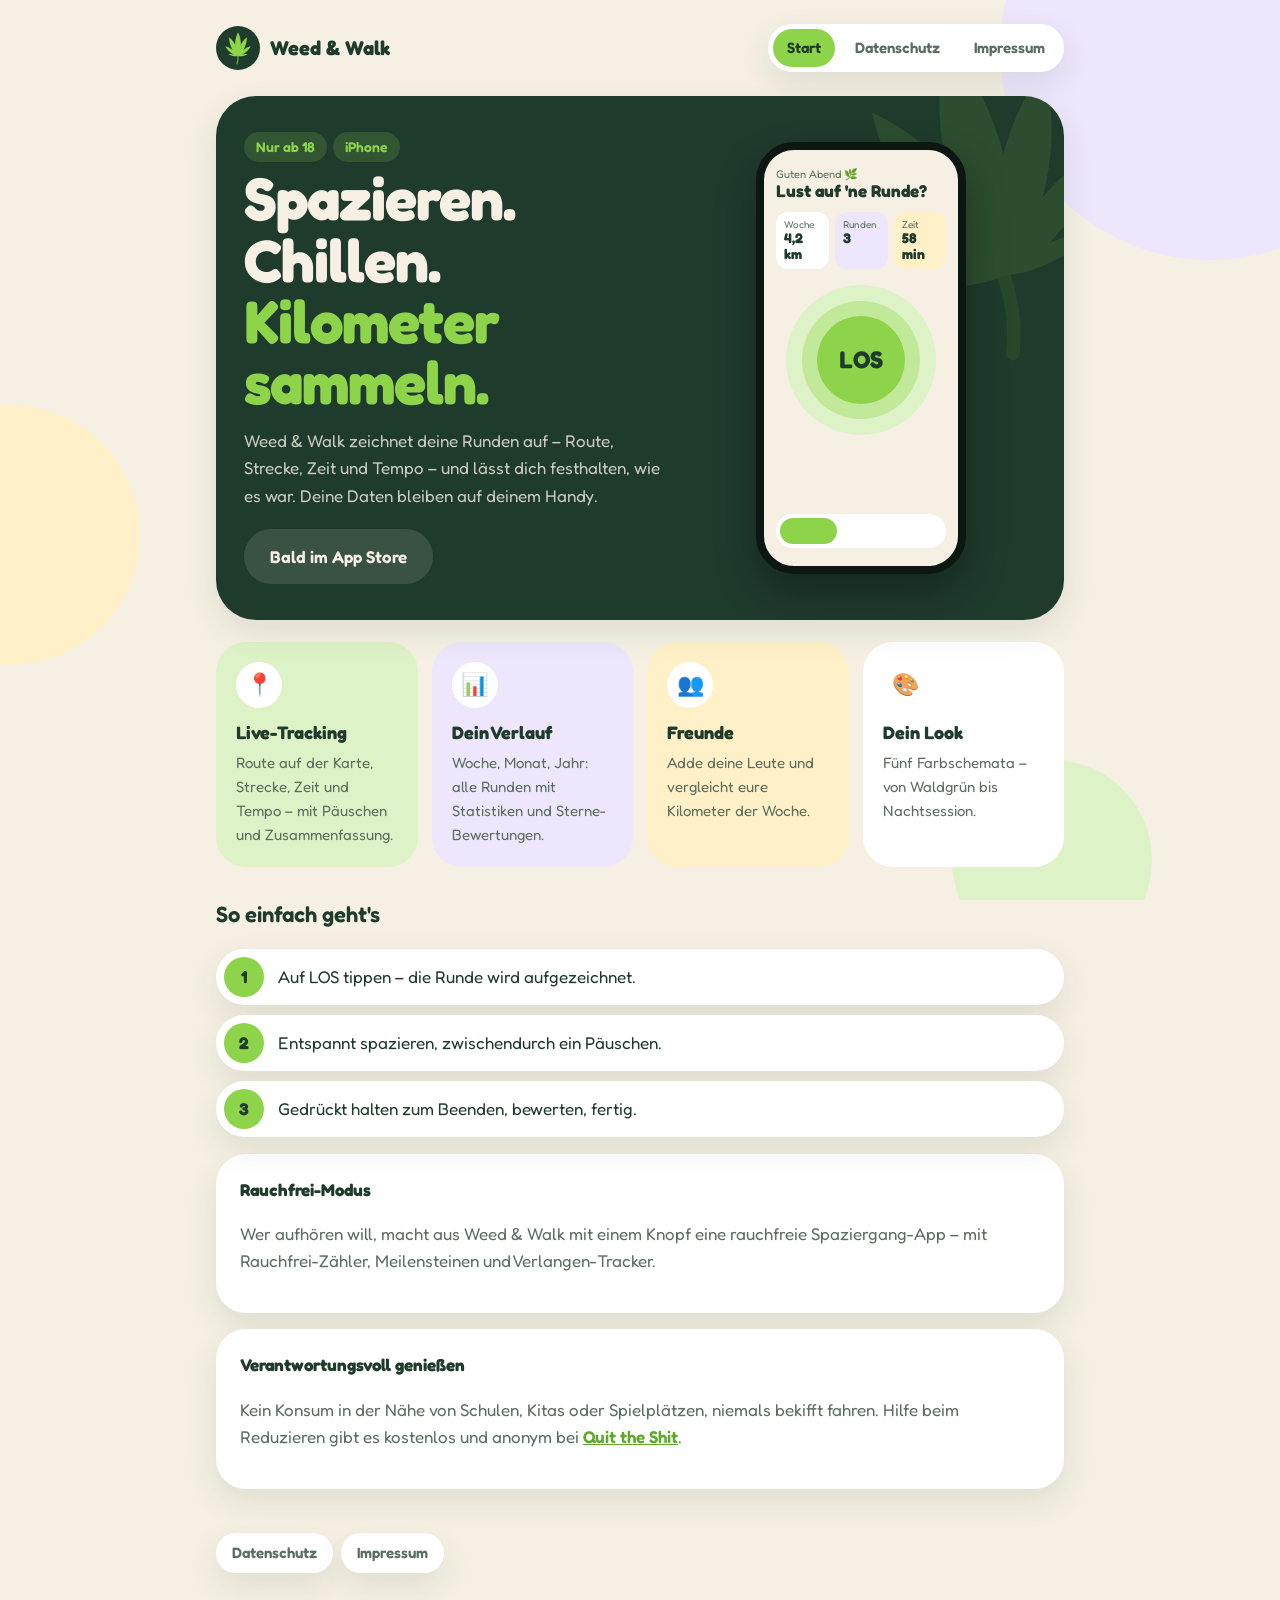
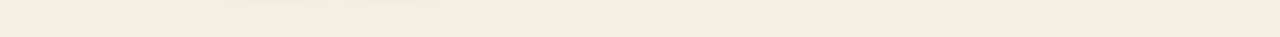
==== index.html @ c3d9db38 "Restyle website like the app: hero, phone mockup, colored cards, blobs" ====
﻿<!doctype html>
<html lang="de">
  <head>
    <meta charset="utf-8" />
    <meta name="viewport" content="width=device-width, initial-scale=1" />
    <title>Weed &amp; Walk</title>
    <meta name="description" content="Weed & Walk – deine Spaziergänge tracken, entspannt und rund. Ab 18." />
    <meta name="theme-color" content="#1F3B2C" />
    <link rel="icon" href="icon.png" />
    <link rel="preconnect" href="https://fonts.googleapis.com" />
    <link rel="preconnect" href="https://fonts.gstatic.com" crossorigin />
    <link href="https://fonts.googleapis.com/css2?family=Fredoka:wght@400;500;600;700&display=swap" rel="stylesheet" />
    <link rel="stylesheet" href="style.css" />
  </head>
  <body>
    <div class="blobs" aria-hidden="true"><span></span><span></span><span></span></div>
    <main>
      <div class="top">
        <a class="brand" href="./"><span class="mark"><img src="leaf.svg" alt="" /></span>Weed &amp; Walk</a>
        <nav class="pill-nav">
          <a href="./" aria-current="page">Start</a>
          <a href="datenschutz.html">Datenschutz</a>
          <a href="impressum.html">Impressum</a>
        </nav>
      </div>

      <section class="hero">
        <img class="leaf-bg" src="leaf.svg" alt="" />
        <div>
          <span class="tag">Nur ab 18</span><span class="tag">iPhone</span>
          <h1>Spazieren. Chillen. <em>Kilometer sammeln.</em></h1>
          <p>
            Weed &amp; Walk zeichnet deine Runden auf – Route, Strecke, Zeit und Tempo – und lässt dich festhalten, wie es
            war. Deine Daten bleiben auf deinem Handy.
          </p>
          <span class="button soon">Bald im App Store</span>
        </div>
        <div class="phone" aria-hidden="true">
          <div class="tiny">Guten Abend 🌿<b>Lust auf 'ne Runde?</b></div>
          <div class="row">
            <div>Woche<b>4,2 km</b></div>
            <div>Runden<b>3</b></div>
            <div>Zeit<b>58 min</b></div>
          </div>
          <div class="rings"><div><span>LOS</span></div></div>
          <div class="tabbar"><i></i><i></i><i></i><i></i></div>
        </div>
      </section>

      <div class="features">
        <div class="feature leaf">
          <div class="icon">📍</div>
          <strong>Live-Tracking</strong>
          <p>Route auf der Karte, Strecke, Zeit und Tempo – mit Päuschen und Zusammenfassung.</p>
        </div>
        <div class="feature haze">
          <div class="icon">📊</div>
          <strong>Dein Verlauf</strong>
          <p>Woche, Monat, Jahr: alle Runden mit Statistiken und Sterne-Bewertungen.</p>
        </div>
        <div class="feature sun">
          <div class="icon">👥</div>
          <strong>Freunde</strong>
          <p>Adde deine Leute und vergleicht eure Kilometer der Woche.</p>
        </div>
        <div class="feature plain">
          <div class="icon">🎨</div>
          <strong>Dein Look</strong>
          <p>Fünf Farbschemata – von Waldgrün bis Nachtsession.</p>
        </div>
      </div>

      <h2>So einfach geht's</h2>
      <ol class="steps">
        <li>Auf LOS tippen – die Runde wird aufgezeichnet.</li>
        <li>Entspannt spazieren, zwischendurch ein Päuschen.</li>
        <li>Gedrückt halten zum Beenden, bewerten, fertig.</li>
      </ol>

      <div class="card">
        <strong>Rauchfrei-Modus</strong>
        <p>
          Wer aufhören will, macht aus Weed &amp; Walk mit einem Knopf eine rauchfreie Spaziergang-App – mit
          Rauchfrei-Zähler, Meilensteinen und Verlangen-Tracker.
        </p>
      </div>

      <div class="card">
        <strong>Verantwortungsvoll genießen</strong>
        <p>
          Kein Konsum in der Nähe von Schulen, Kitas oder Spielplätzen, niemals bekifft fahren. Hilfe beim Reduzieren
          gibt es kostenlos und anonym bei <a href="https://www.quit-the-shit.net">Quit the Shit</a>.
        </p>
      </div>

      <footer>
        <a href="datenschutz.html">Datenschutz</a>
        <a href="impressum.html">Impressum</a>
      </footer>
    </main>
  </body>
</html>
---- style.css ----
:root {
  --bg: #f5f0e3;
  --surface: #ffffff;
  --surface-alt: #ece5d2;
  --ink: #1f3b2c;
  --ink-soft: #5b6f60;
  --line: #e4dcc6;
  --leaf: #8dd44a;
  --leaf-deep: #5fa82b;
  --leaf-soft: #ddf2c6;
  --leaf-mid: #c2e89a;
  --haze: #c7b3f0;
  --haze-soft: #eee6fc;
  --sun: #ffc94d;
  --sun-soft: #fff0c7;
  --hero: #1f3b2c;
  --hero-ink: #f5f0e3;
  --shadow: 0 12px 32px rgba(31, 59, 44, 0.1);
}

@media (prefers-color-scheme: dark) {
  :root:not([data-theme='light']) {
    --bg: #0f1a14;
    --surface: #1a2a21;
    --surface-alt: #24382c;
    --ink: #eef5e9;
    --ink-soft: #a9bbae;
    --line: #2c4234;
    --leaf: #a6f25b;
    --leaf-deep: #7fd03a;
    --leaf-soft: #25402b;
    --leaf-mid: #3a6b35;
    --haze: #b48cff;
    --haze-soft: #2e2545;
    --sun: #ffc94d;
    --sun-soft: #3a321c;
    --hero: #1a2a21;
    --hero-ink: #eef5e9;
    --shadow: 0 12px 32px rgba(0, 0, 0, 0.35);
  }
}

* {
  box-sizing: border-box;
}

html {
  -webkit-text-size-adjust: 100%;
}

body {
  margin: 0;
  background: var(--bg);
  color: var(--ink);
  font-family: 'Fredoka', system-ui, -apple-system, 'Segoe UI', sans-serif;
  font-size: 17px;
  line-height: 1.6;
  overflow-x: hidden;
  position: relative;
  min-height: 100vh;
}

/* Soft drifting bubbles behind everything, like in the app. */
.blobs {
  position: fixed;
  inset: 0;
  pointer-events: none;
  z-index: 0;
  overflow: hidden;
}

.blobs span {
  position: absolute;
  border-radius: 50%;
  animation: drift 14s ease-in-out infinite alternate;
}

.blobs span:nth-child(1) {
  width: 420px;
  height: 420px;
  background: var(--haze-soft);
  top: -160px;
  right: -140px;
}

.blobs span:nth-child(2) {
  width: 260px;
  height: 260px;
  background: var(--sun-soft);
  top: 45%;
  left: -120px;
  animation-duration: 18s;
}

.blobs span:nth-child(3) {
  width: 200px;
  height: 200px;
  background: var(--leaf-soft);
  bottom: -60px;
  right: 10%;
  animation-duration: 16s;
}

@keyframes drift {
  to {
    transform: translate(18px, -24px);
  }
}

@media (prefers-reduced-motion: reduce) {
  .blobs span {
    animation: none;
  }
}

main {
  position: relative;
  z-index: 1;
  max-width: 880px;
  margin: 0 auto;
  padding: 24px 16px 64px;
}

/* Header */
.top {
  display: flex;
  flex-wrap: wrap;
  align-items: center;
  justify-content: space-between;
  gap: 12px;
  margin-bottom: 24px;
}

@media (max-width: 560px) {
  .pill-nav {
    width: 100%;
  }

  .pill-nav a {
    flex: 1;
    text-align: center;
    padding: 7px 6px;
  }
}

.brand {
  display: flex;
  align-items: center;
  gap: 10px;
  text-decoration: none;
  color: var(--ink);
  font-weight: 700;
  font-size: 20px;
  white-space: nowrap;
}

.brand .mark {
  width: 44px;
  height: 44px;
  border-radius: 50%;
  background: var(--hero);
  display: grid;
  place-items: center;
}

.brand .mark img {
  width: 34px;
  height: 34px;
}

.pill-nav {
  display: flex;
  gap: 6px;
  background: var(--surface);
  border-radius: 999px;
  padding: 5px;
  box-shadow: var(--shadow);
}

.pill-nav a {
  text-decoration: none;
  color: var(--ink-soft);
  font-weight: 600;
  font-size: 15px;
  padding: 7px 14px;
  border-radius: 999px;
}

.pill-nav a[aria-current='page'] {
  background: var(--leaf);
  color: #1f3b2c;
}

/* Typography */
h1 {
  font-weight: 700;
  font-size: clamp(36px, 8vw, 60px);
  line-height: 1.02;
  margin: 0 0 14px;
  letter-spacing: -1px;
}

h2 {
  font-weight: 600;
  font-size: 22px;
  margin: 30px 0 8px;
}

h3 {
  font-weight: 600;
  font-size: 18px;
  margin: 18px 0 4px;
}

p,
li {
  color: var(--ink-soft);
}

strong {
  color: var(--ink);
}

a {
  color: var(--leaf-deep);
  font-weight: 600;
}

/* Hero */
.hero {
  background: var(--hero);
  color: var(--hero-ink);
  border-radius: 40px;
  padding: 36px 28px;
  display: grid;
  grid-template-columns: 1.2fr 1fr;
  gap: 24px;
  align-items: center;
  overflow: hidden;
  position: relative;
  box-shadow: var(--shadow);
}

.hero h1 {
  color: var(--hero-ink);
}

.hero h1 em {
  font-style: normal;
  color: var(--leaf);
}

.hero p {
  color: rgba(245, 240, 227, 0.8);
  margin: 0 0 20px;
}

.hero .leaf-bg {
  position: absolute;
  width: 340px;
  right: -90px;
  top: -70px;
  opacity: 0.12;
  transform: rotate(-14deg);
}

@media (max-width: 680px) {
  .hero {
    grid-template-columns: 1fr;
    padding: 28px 20px;
  }
}

/* CSS phone with the start screen */
.phone {
  justify-self: center;
  width: 210px;
  aspect-ratio: 9 / 18.5;
  border-radius: 38px;
  background: #f5f0e3;
  border: 8px solid #0d1712;
  display: flex;
  flex-direction: column;
  align-items: center;
  padding: 18px 12px;
  gap: 10px;
  position: relative;
  box-shadow: 0 20px 40px rgba(0, 0, 0, 0.3);
}

.phone .tiny {
  font-size: 11px;
  color: #5b6f60;
  align-self: flex-start;
  line-height: 1.2;
}

.phone .tiny b {
  display: block;
  font-size: 17px;
  color: #1f3b2c;
}

.phone .rings {
  margin-top: 6px;
  width: 150px;
  height: 150px;
  border-radius: 50%;
  background: #ddf2c6;
  display: grid;
  place-items: center;
  animation: pulse 3.6s ease-in-out infinite;
}

.phone .rings div {
  width: 118px;
  height: 118px;
  border-radius: 50%;
  background: #c2e89a;
  display: grid;
  place-items: center;
}

.phone .rings span {
  width: 88px;
  height: 88px;
  border-radius: 50%;
  background: #8dd44a;
  display: grid;
  place-items: center;
  font-weight: 700;
  font-size: 24px;
  color: #1f3b2c;
}

@keyframes pulse {
  50% {
    transform: scale(1.04);
  }
}

.phone .row {
  display: flex;
  gap: 6px;
  width: 100%;
}

.phone .row div {
  flex: 1;
  border-radius: 12px;
  background: #fff;
  padding: 6px 8px;
  font-size: 10px;
  color: #5b6f60;
  line-height: 1.2;
}

.phone .row div b {
  display: block;
  font-size: 14px;
  color: #1f3b2c;
}

.phone .row div:nth-child(2) {
  background: #eee6fc;
}

.phone .row div:nth-child(3) {
  background: #fff0c7;
}

.phone .tabbar {
  margin-top: auto;
  width: 100%;
  height: 34px;
  border-radius: 999px;
  background: #fff;
  display: flex;
  align-items: center;
  padding: 4px;
  gap: 4px;
}

.phone .tabbar i {
  flex: 1;
  height: 100%;
  border-radius: 999px;
}

.phone .tabbar i:first-child {
  background: #8dd44a;
  flex: 1.8;
}

/* Cards */
.card {
  background: var(--surface);
  border-radius: 30px;
  padding: 22px 24px;
  margin: 16px 0;
  box-shadow: var(--shadow);
}

.card > :first-child {
  margin-top: 0;
}

.features {
  display: grid;
  grid-template-columns: repeat(auto-fit, minmax(190px, 1fr));
  gap: 14px;
  margin-top: 22px;
}

.feature {
  border-radius: 30px;
  padding: 20px;
}

.feature .icon {
  width: 46px;
  height: 46px;
  border-radius: 50%;
  background: var(--surface);
  display: grid;
  place-items: center;
  font-size: 22px;
  margin-bottom: 10px;
}

.feature > strong {
  display: block;
  font-size: 18px;
}

.feature p {
  margin: 4px 0 0;
  font-size: 15px;
}

.feature.leaf {
  background: var(--leaf-soft);
}

.feature.haze {
  background: var(--haze-soft);
}

.feature.sun {
  background: var(--sun-soft);
}

.feature.plain {
  background: var(--surface);
}

.steps {
  counter-reset: step;
  display: grid;
  gap: 10px;
  padding: 0;
  list-style: none;
}

.steps li {
  counter-increment: step;
  display: flex;
  gap: 14px;
  align-items: center;
  background: var(--surface);
  border-radius: 999px;
  padding: 8px 18px 8px 8px;
  box-shadow: var(--shadow);
  color: var(--ink);
}

.steps li::before {
  content: counter(step);
  width: 40px;
  height: 40px;
  flex: none;
  border-radius: 50%;
  background: var(--leaf);
  color: #1f3b2c;
  display: grid;
  place-items: center;
  font-weight: 700;
}

.tag {
  display: inline-block;
  background: rgba(141, 212, 74, 0.18);
  color: var(--leaf);
  border-radius: 999px;
  padding: 4px 12px;
  font-size: 14px;
  font-weight: 600;
  margin: 0 6px 6px 0;
}

.button {
  display: inline-flex;
  align-items: center;
  gap: 8px;
  background: var(--leaf);
  color: #1f3b2c;
  border-radius: 999px;
  padding: 14px 26px;
  text-decoration: none;
  font-weight: 600;
}

.button.soon {
  background: rgba(245, 240, 227, 0.12);
  color: var(--hero-ink);
  cursor: default;
}

.placeholder {
  background: var(--sun-soft);
  color: var(--ink);
  border-radius: 6px;
  padding: 0 4px;
}

.page-title {
  display: flex;
  align-items: center;
  gap: 14px;
  margin: 8px 0 6px;
}

.page-title img {
  width: 56px;
  height: 56px;
  flex: none;
}

.page-title h1 {
  margin: 0;
  font-size: clamp(32px, 7vw, 46px);
}

footer {
  margin-top: 44px;
  display: flex;
  gap: 8px;
  flex-wrap: wrap;
}

footer a {
  text-decoration: none;
  background: var(--surface);
  color: var(--ink-soft);
  border-radius: 999px;
  padding: 8px 16px;
  font-size: 15px;
  box-shadow: var(--shadow);
}
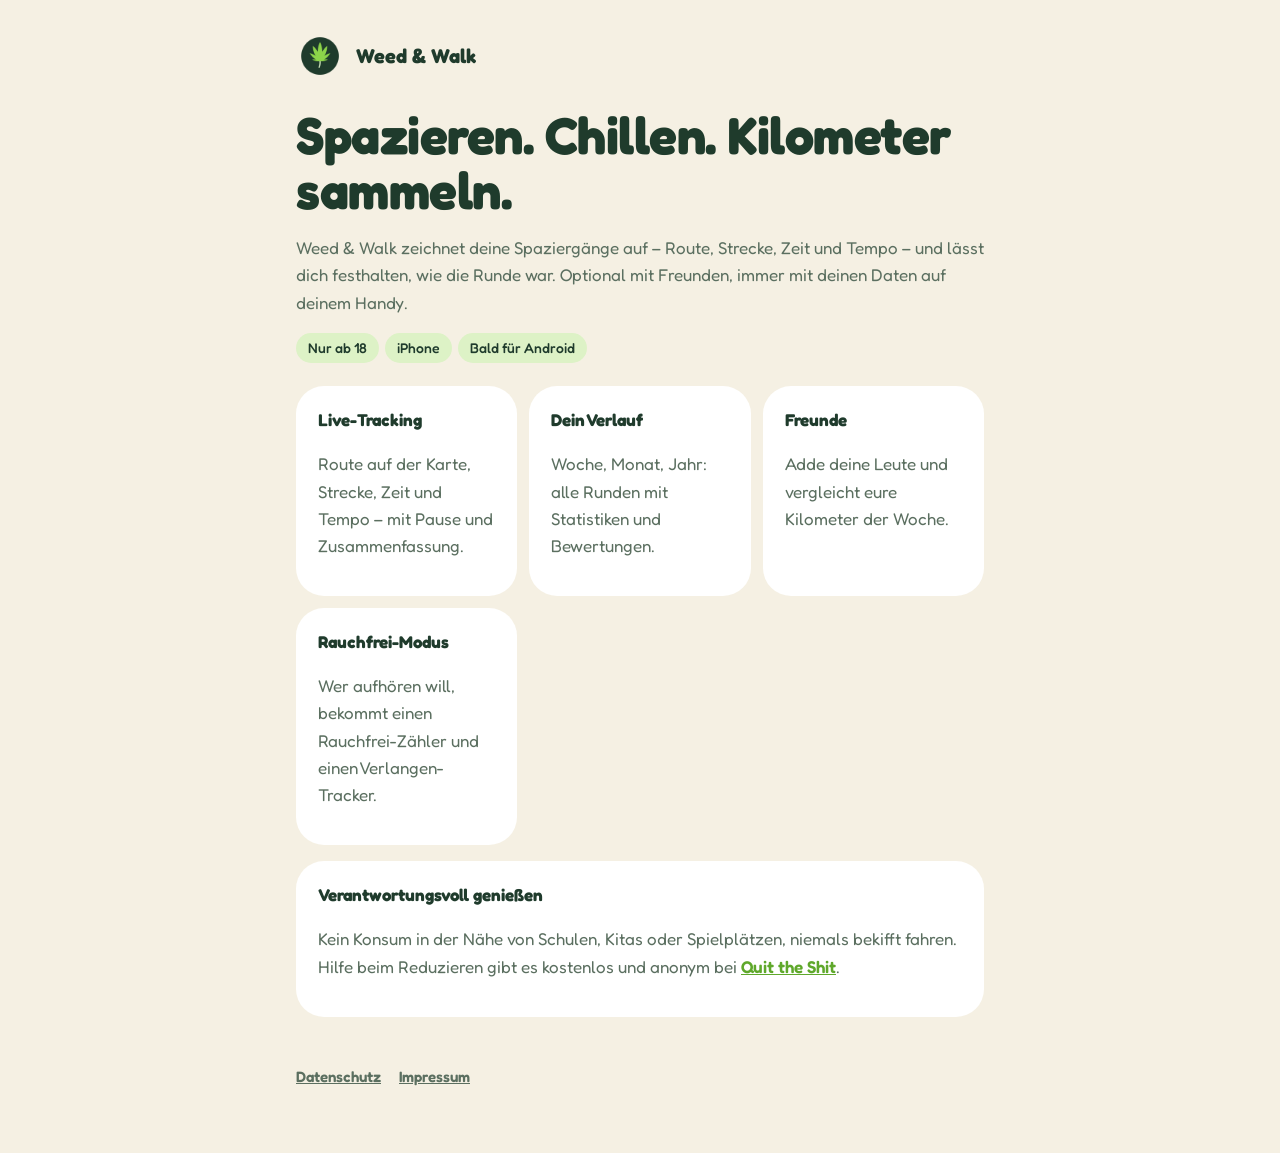
==== commit 740967de: "Website: landing page, Impressum, Datenschutz, e-mail confirmation page" ====
--- a/index.html
+++ b/index.html
@@ -5,7 +5,6 @@
     <meta name="viewport" content="width=device-width, initial-scale=1" />
     <title>Weed &amp; Walk</title>
     <meta name="description" content="Weed & Walk – deine Spaziergänge tracken, entspannt und rund. Ab 18." />
-    <meta name="theme-color" content="#1F3B2C" />
     <link rel="icon" href="icon.png" />
     <link rel="preconnect" href="https://fonts.googleapis.com" />
     <link rel="preconnect" href="https://fonts.gstatic.com" crossorigin />
@@ -13,76 +12,21 @@
     <link rel="stylesheet" href="style.css" />
   </head>
   <body>
-    <div class="blobs" aria-hidden="true"><span></span><span></span><span></span></div>
     <main>
-      <div class="top">
-        <a class="brand" href="./"><span class="mark"><img src="leaf.svg" alt="" /></span>Weed &amp; Walk</a>
-        <nav class="pill-nav">
-          <a href="./" aria-current="page">Start</a>
-          <a href="datenschutz.html">Datenschutz</a>
-          <a href="impressum.html">Impressum</a>
-        </nav>
-      </div>
+      <a href="./" style="text-decoration: none; color: inherit"><header class="brand"><img src="icon.png" alt="" /><span>Weed &amp; Walk</span></header></a>
 
-      <section class="hero">
-        <img class="leaf-bg" src="leaf.svg" alt="" />
-        <div>
-          <span class="tag">Nur ab 18</span><span class="tag">iPhone</span>
-          <h1>Spazieren. Chillen. <em>Kilometer sammeln.</em></h1>
-          <p>
-            Weed &amp; Walk zeichnet deine Runden auf – Route, Strecke, Zeit und Tempo – und lässt dich festhalten, wie es
-            war. Deine Daten bleiben auf deinem Handy.
-          </p>
-          <span class="button soon">Bald im App Store</span>
-        </div>
-        <div class="phone" aria-hidden="true">
-          <div class="tiny">Guten Abend 🌿<b>Lust auf 'ne Runde?</b></div>
-          <div class="row">
-            <div>Woche<b>4,2 km</b></div>
-            <div>Runden<b>3</b></div>
-            <div>Zeit<b>58 min</b></div>
-          </div>
-          <div class="rings"><div><span>LOS</span></div></div>
-          <div class="tabbar"><i></i><i></i><i></i><i></i></div>
-        </div>
-      </section>
+      <h1>Spazieren. Chillen. Kilometer sammeln.</h1>
+      <p>
+        Weed &amp; Walk zeichnet deine Spaziergänge auf – Route, Strecke, Zeit und Tempo – und lässt dich festhalten,
+        wie die Runde war. Optional mit Freunden, immer mit deinen Daten auf deinem Handy.
+      </p>
+      <p><span class="tag">Nur ab 18</span><span class="tag">iPhone</span><span class="tag">Bald für Android</span></p>
 
       <div class="features">
-        <div class="feature leaf">
-          <div class="icon">📍</div>
-          <strong>Live-Tracking</strong>
-          <p>Route auf der Karte, Strecke, Zeit und Tempo – mit Päuschen und Zusammenfassung.</p>
-        </div>
-        <div class="feature haze">
-          <div class="icon">📊</div>
-          <strong>Dein Verlauf</strong>
-          <p>Woche, Monat, Jahr: alle Runden mit Statistiken und Sterne-Bewertungen.</p>
-        </div>
-        <div class="feature sun">
-          <div class="icon">👥</div>
-          <strong>Freunde</strong>
-          <p>Adde deine Leute und vergleicht eure Kilometer der Woche.</p>
-        </div>
-        <div class="feature plain">
-          <div class="icon">🎨</div>
-          <strong>Dein Look</strong>
-          <p>Fünf Farbschemata – von Waldgrün bis Nachtsession.</p>
-        </div>
-      </div>
-
-      <h2>So einfach geht's</h2>
-      <ol class="steps">
-        <li>Auf LOS tippen – die Runde wird aufgezeichnet.</li>
-        <li>Entspannt spazieren, zwischendurch ein Päuschen.</li>
-        <li>Gedrückt halten zum Beenden, bewerten, fertig.</li>
-      </ol>
-
-      <div class="card">
-        <strong>Rauchfrei-Modus</strong>
-        <p>
-          Wer aufhören will, macht aus Weed &amp; Walk mit einem Knopf eine rauchfreie Spaziergang-App – mit
-          Rauchfrei-Zähler, Meilensteinen und Verlangen-Tracker.
-        </p>
+        <div class="card"><strong>Live-Tracking</strong><p>Route auf der Karte, Strecke, Zeit und Tempo – mit Pause und Zusammenfassung.</p></div>
+        <div class="card"><strong>Dein Verlauf</strong><p>Woche, Monat, Jahr: alle Runden mit Statistiken und Bewertungen.</p></div>
+        <div class="card"><strong>Freunde</strong><p>Adde deine Leute und vergleicht eure Kilometer der Woche.</p></div>
+        <div class="card"><strong>Rauchfrei-Modus</strong><p>Wer aufhören will, bekommt einen Rauchfrei-Zähler und einen Verlangen-Tracker.</p></div>
       </div>
 
       <div class="card">
--- a/style.css
+++ b/style.css
@@ -8,14 +8,8 @@
   --leaf: #8dd44a;
   --leaf-deep: #5fa82b;
   --leaf-soft: #ddf2c6;
-  --leaf-mid: #c2e89a;
-  --haze: #c7b3f0;
   --haze-soft: #eee6fc;
-  --sun: #ffc94d;
   --sun-soft: #fff0c7;
-  --hero: #1f3b2c;
-  --hero-ink: #f5f0e3;
-  --shadow: 0 12px 32px rgba(31, 59, 44, 0.1);
 }
 
 @media (prefers-color-scheme: dark) {
@@ -29,14 +23,8 @@
     --leaf: #a6f25b;
     --leaf-deep: #7fd03a;
     --leaf-soft: #25402b;
-    --leaf-mid: #3a6b35;
-    --haze: #b48cff;
     --haze-soft: #2e2545;
-    --sun: #ffc94d;
     --sun-soft: #3a321c;
-    --hero: #1a2a21;
-    --hero-ink: #eef5e9;
-    --shadow: 0 12px 32px rgba(0, 0, 0, 0.35);
   }
 }
 
@@ -55,161 +43,52 @@
   font-family: 'Fredoka', system-ui, -apple-system, 'Segoe UI', sans-serif;
   font-size: 17px;
   line-height: 1.6;
-  overflow-x: hidden;
-  position: relative;
-  min-height: 100vh;
-}
-
-/* Soft drifting bubbles behind everything, like in the app. */
-.blobs {
-  position: fixed;
-  inset: 0;
-  pointer-events: none;
-  z-index: 0;
-  overflow: hidden;
-}
-
-.blobs span {
-  position: absolute;
-  border-radius: 50%;
-  animation: drift 14s ease-in-out infinite alternate;
-}
-
-.blobs span:nth-child(1) {
-  width: 420px;
-  height: 420px;
-  background: var(--haze-soft);
-  top: -160px;
-  right: -140px;
-}
-
-.blobs span:nth-child(2) {
-  width: 260px;
-  height: 260px;
-  background: var(--sun-soft);
-  top: 45%;
-  left: -120px;
-  animation-duration: 18s;
-}
-
-.blobs span:nth-child(3) {
-  width: 200px;
-  height: 200px;
-  background: var(--leaf-soft);
-  bottom: -60px;
-  right: 10%;
-  animation-duration: 16s;
-}
-
-@keyframes drift {
-  to {
-    transform: translate(18px, -24px);
-  }
-}
-
-@media (prefers-reduced-motion: reduce) {
-  .blobs span {
-    animation: none;
-  }
 }
 
 main {
-  position: relative;
-  z-index: 1;
-  max-width: 880px;
+  max-width: 720px;
   margin: 0 auto;
-  padding: 24px 16px 64px;
+  padding: 32px 16px 64px;
 }
 
-/* Header */
-.top {
+header.brand {
   display: flex;
-  flex-wrap: wrap;
   align-items: center;
-  justify-content: space-between;
   gap: 12px;
-  margin-bottom: 24px;
+  margin-bottom: 28px;
+  text-decoration: none;
+  color: inherit;
 }
 
-@media (max-width: 560px) {
-  .pill-nav {
-    width: 100%;
-  }
-
-  .pill-nav a {
-    flex: 1;
-    text-align: center;
-    padding: 7px 6px;
-  }
+header.brand img {
+  width: 48px;
+  height: 48px;
+  border-radius: 50%;
 }
 
-.brand {
-  display: flex;
-  align-items: center;
-  gap: 10px;
-  text-decoration: none;
-  color: var(--ink);
+header.brand span {
   font-weight: 700;
   font-size: 20px;
-  white-space: nowrap;
 }
 
-.brand .mark {
-  width: 44px;
-  height: 44px;
-  border-radius: 50%;
-  background: var(--hero);
-  display: grid;
-  place-items: center;
-}
-
-.brand .mark img {
-  width: 34px;
-  height: 34px;
-}
-
-.pill-nav {
-  display: flex;
-  gap: 6px;
-  background: var(--surface);
-  border-radius: 999px;
-  padding: 5px;
-  box-shadow: var(--shadow);
-}
-
-.pill-nav a {
-  text-decoration: none;
-  color: var(--ink-soft);
-  font-weight: 600;
-  font-size: 15px;
-  padding: 7px 14px;
-  border-radius: 999px;
-}
-
-.pill-nav a[aria-current='page'] {
-  background: var(--leaf);
-  color: #1f3b2c;
-}
-
-/* Typography */
 h1 {
   font-weight: 700;
-  font-size: clamp(36px, 8vw, 60px);
-  line-height: 1.02;
-  margin: 0 0 14px;
-  letter-spacing: -1px;
+  font-size: clamp(34px, 8vw, 52px);
+  line-height: 1.05;
+  margin: 0 0 12px;
+  letter-spacing: -0.5px;
 }
 
 h2 {
   font-weight: 600;
   font-size: 22px;
-  margin: 30px 0 8px;
+  margin: 32px 0 8px;
 }
 
 h3 {
   font-weight: 600;
   font-size: 18px;
-  margin: 18px 0 4px;
+  margin: 20px 0 4px;
 }
 
 p,
@@ -226,294 +105,32 @@
   font-weight: 600;
 }
 
-/* Hero */
-.hero {
-  background: var(--hero);
-  color: var(--hero-ink);
-  border-radius: 40px;
-  padding: 36px 28px;
-  display: grid;
-  grid-template-columns: 1.2fr 1fr;
-  gap: 24px;
-  align-items: center;
-  overflow: hidden;
-  position: relative;
-  box-shadow: var(--shadow);
-}
-
-.hero h1 {
-  color: var(--hero-ink);
-}
-
-.hero h1 em {
-  font-style: normal;
-  color: var(--leaf);
-}
-
-.hero p {
-  color: rgba(245, 240, 227, 0.8);
-  margin: 0 0 20px;
-}
-
-.hero .leaf-bg {
-  position: absolute;
-  width: 340px;
-  right: -90px;
-  top: -70px;
-  opacity: 0.12;
-  transform: rotate(-14deg);
-}
-
-@media (max-width: 680px) {
-  .hero {
-    grid-template-columns: 1fr;
-    padding: 28px 20px;
-  }
-}
-
-/* CSS phone with the start screen */
-.phone {
-  justify-self: center;
-  width: 210px;
-  aspect-ratio: 9 / 18.5;
-  border-radius: 38px;
-  background: #f5f0e3;
-  border: 8px solid #0d1712;
-  display: flex;
-  flex-direction: column;
-  align-items: center;
-  padding: 18px 12px;
-  gap: 10px;
-  position: relative;
-  box-shadow: 0 20px 40px rgba(0, 0, 0, 0.3);
-}
-
-.phone .tiny {
-  font-size: 11px;
-  color: #5b6f60;
-  align-self: flex-start;
-  line-height: 1.2;
-}
-
-.phone .tiny b {
-  display: block;
-  font-size: 17px;
-  color: #1f3b2c;
-}
-
-.phone .rings {
-  margin-top: 6px;
-  width: 150px;
-  height: 150px;
-  border-radius: 50%;
-  background: #ddf2c6;
-  display: grid;
-  place-items: center;
-  animation: pulse 3.6s ease-in-out infinite;
-}
-
-.phone .rings div {
-  width: 118px;
-  height: 118px;
-  border-radius: 50%;
-  background: #c2e89a;
-  display: grid;
-  place-items: center;
-}
-
-.phone .rings span {
-  width: 88px;
-  height: 88px;
-  border-radius: 50%;
-  background: #8dd44a;
-  display: grid;
-  place-items: center;
-  font-weight: 700;
-  font-size: 24px;
-  color: #1f3b2c;
-}
-
-@keyframes pulse {
-  50% {
-    transform: scale(1.04);
-  }
-}
-
-.phone .row {
-  display: flex;
-  gap: 6px;
-  width: 100%;
-}
-
-.phone .row div {
-  flex: 1;
-  border-radius: 12px;
-  background: #fff;
-  padding: 6px 8px;
-  font-size: 10px;
-  color: #5b6f60;
-  line-height: 1.2;
-}
-
-.phone .row div b {
-  display: block;
-  font-size: 14px;
-  color: #1f3b2c;
-}
-
-.phone .row div:nth-child(2) {
-  background: #eee6fc;
-}
-
-.phone .row div:nth-child(3) {
-  background: #fff0c7;
-}
-
-.phone .tabbar {
-  margin-top: auto;
-  width: 100%;
-  height: 34px;
-  border-radius: 999px;
-  background: #fff;
-  display: flex;
-  align-items: center;
-  padding: 4px;
-  gap: 4px;
-}
-
-.phone .tabbar i {
-  flex: 1;
-  height: 100%;
-  border-radius: 999px;
-}
-
-.phone .tabbar i:first-child {
-  background: #8dd44a;
-  flex: 1.8;
-}
-
-/* Cards */
 .card {
   background: var(--surface);
-  border-radius: 30px;
-  padding: 22px 24px;
+  border-radius: 28px;
+  padding: 20px 22px;
   margin: 16px 0;
-  box-shadow: var(--shadow);
-}
-
-.card > :first-child {
-  margin-top: 0;
-}
-
-.features {
-  display: grid;
-  grid-template-columns: repeat(auto-fit, minmax(190px, 1fr));
-  gap: 14px;
-  margin-top: 22px;
-}
-
-.feature {
-  border-radius: 30px;
-  padding: 20px;
-}
-
-.feature .icon {
-  width: 46px;
-  height: 46px;
-  border-radius: 50%;
-  background: var(--surface);
-  display: grid;
-  place-items: center;
-  font-size: 22px;
-  margin-bottom: 10px;
-}
-
-.feature > strong {
-  display: block;
-  font-size: 18px;
-}
-
-.feature p {
-  margin: 4px 0 0;
-  font-size: 15px;
-}
-
-.feature.leaf {
-  background: var(--leaf-soft);
-}
-
-.feature.haze {
-  background: var(--haze-soft);
-}
-
-.feature.sun {
-  background: var(--sun-soft);
-}
-
-.feature.plain {
-  background: var(--surface);
-}
-
-.steps {
-  counter-reset: step;
-  display: grid;
-  gap: 10px;
-  padding: 0;
-  list-style: none;
-}
-
-.steps li {
-  counter-increment: step;
-  display: flex;
-  gap: 14px;
-  align-items: center;
-  background: var(--surface);
-  border-radius: 999px;
-  padding: 8px 18px 8px 8px;
-  box-shadow: var(--shadow);
-  color: var(--ink);
-}
-
-.steps li::before {
-  content: counter(step);
-  width: 40px;
-  height: 40px;
-  flex: none;
-  border-radius: 50%;
-  background: var(--leaf);
-  color: #1f3b2c;
-  display: grid;
-  place-items: center;
-  font-weight: 700;
 }
 
 .tag {
   display: inline-block;
-  background: rgba(141, 212, 74, 0.18);
-  color: var(--leaf);
+  background: var(--leaf-soft);
+  color: var(--ink);
   border-radius: 999px;
   padding: 4px 12px;
   font-size: 14px;
-  font-weight: 600;
+  font-weight: 500;
   margin: 0 6px 6px 0;
 }
 
 .button {
-  display: inline-flex;
-  align-items: center;
-  gap: 8px;
+  display: inline-block;
   background: var(--leaf);
   color: #1f3b2c;
   border-radius: 999px;
   padding: 14px 26px;
   text-decoration: none;
   font-weight: 600;
-}
-
-.button.soon {
-  background: rgba(245, 240, 227, 0.12);
-  color: var(--hero-ink);
-  cursor: default;
 }
 
 .placeholder {
@@ -523,37 +140,24 @@
   padding: 0 4px;
 }
 
-.page-title {
-  display: flex;
-  align-items: center;
-  gap: 14px;
-  margin: 8px 0 6px;
+.features {
+  display: grid;
+  grid-template-columns: repeat(auto-fit, minmax(200px, 1fr));
+  gap: 12px;
 }
 
-.page-title img {
-  width: 56px;
-  height: 56px;
-  flex: none;
-}
-
-.page-title h1 {
+.features .card {
   margin: 0;
-  font-size: clamp(32px, 7vw, 46px);
 }
 
 footer {
-  margin-top: 44px;
+  margin-top: 48px;
+  font-size: 15px;
   display: flex;
-  gap: 8px;
+  gap: 18px;
   flex-wrap: wrap;
 }
 
 footer a {
-  text-decoration: none;
-  background: var(--surface);
   color: var(--ink-soft);
-  border-radius: 999px;
-  padding: 8px 16px;
-  font-size: 15px;
-  box-shadow: var(--shadow);
 }
